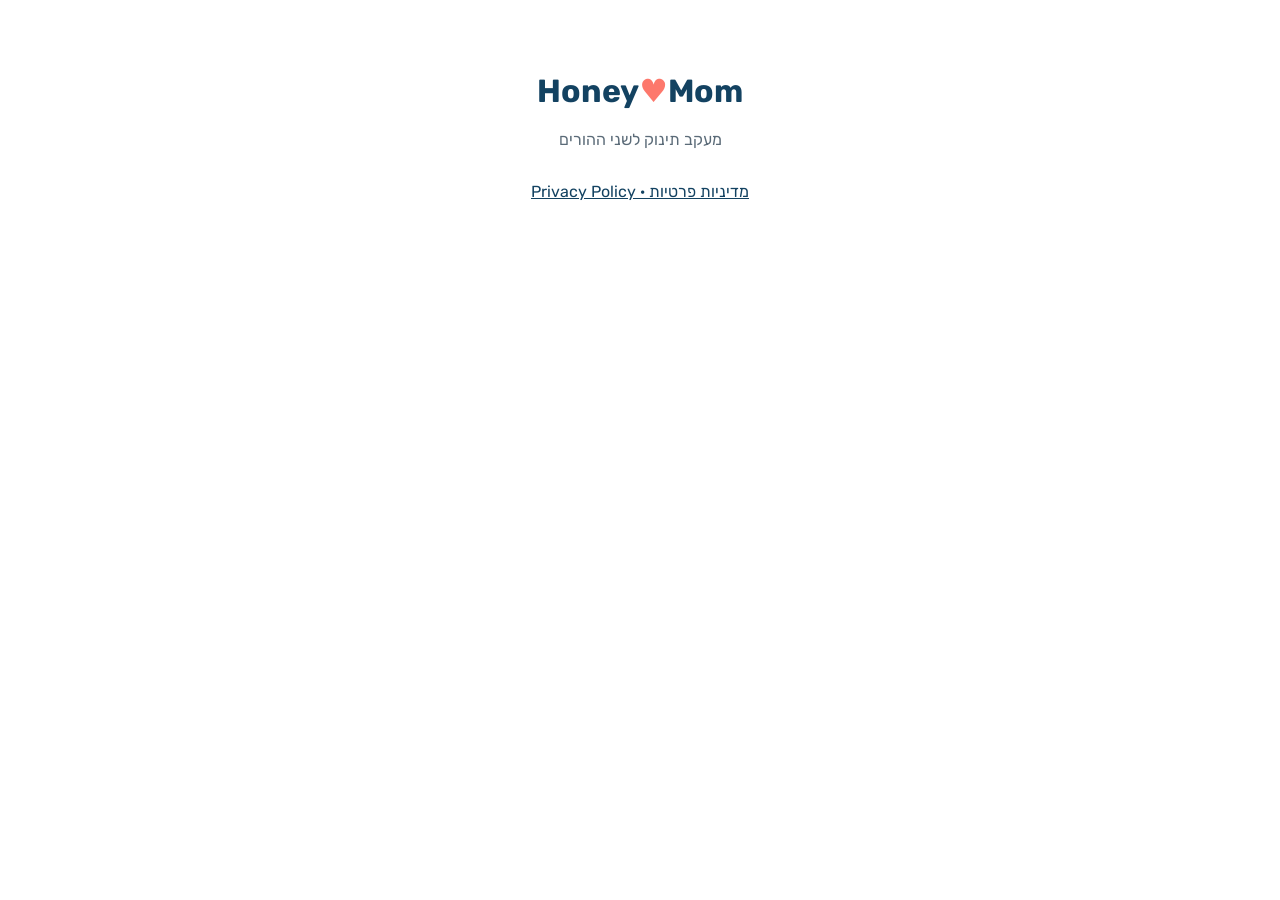
==== index.html @ 08172c92 "HoneyMom site: landing and privacy policy (he/en) Co-Authored-By: Claude Opus 5.5 <noreply@anthropic" ====
<!doctype html>
<html lang="he" dir="rtl">
<head>
<meta charset="utf-8">
<meta name="viewport" content="width=device-width, initial-scale=1">
<title>HoneyMom</title>
<link rel="stylesheet" href="https://fonts.googleapis.com/css2?family=Rubik:wght@400;600&display=swap">
<style>
  body { margin:0; background:#fff; color:#1f2a33; font:16px/1.7 "Rubik", "Arial Hebrew", system-ui, sans-serif; padding:64px 20px; text-align:center; }
  h1 { color:#134261; font-size:32px; margin:0 0 8px; }
  h1 span { color:#FD786C; }
  p { color:#5b6b78; margin:0 0 24px; }
  a { color:#134261; }
</style>
</head>
<body>
  <h1>Honey<span>♥</span>Mom</h1>
  <p>מעקב תינוק לשני ההורים</p>
  <p><a href="privacy/">מדיניות פרטיות · Privacy Policy</a></p>
</body>
</html>
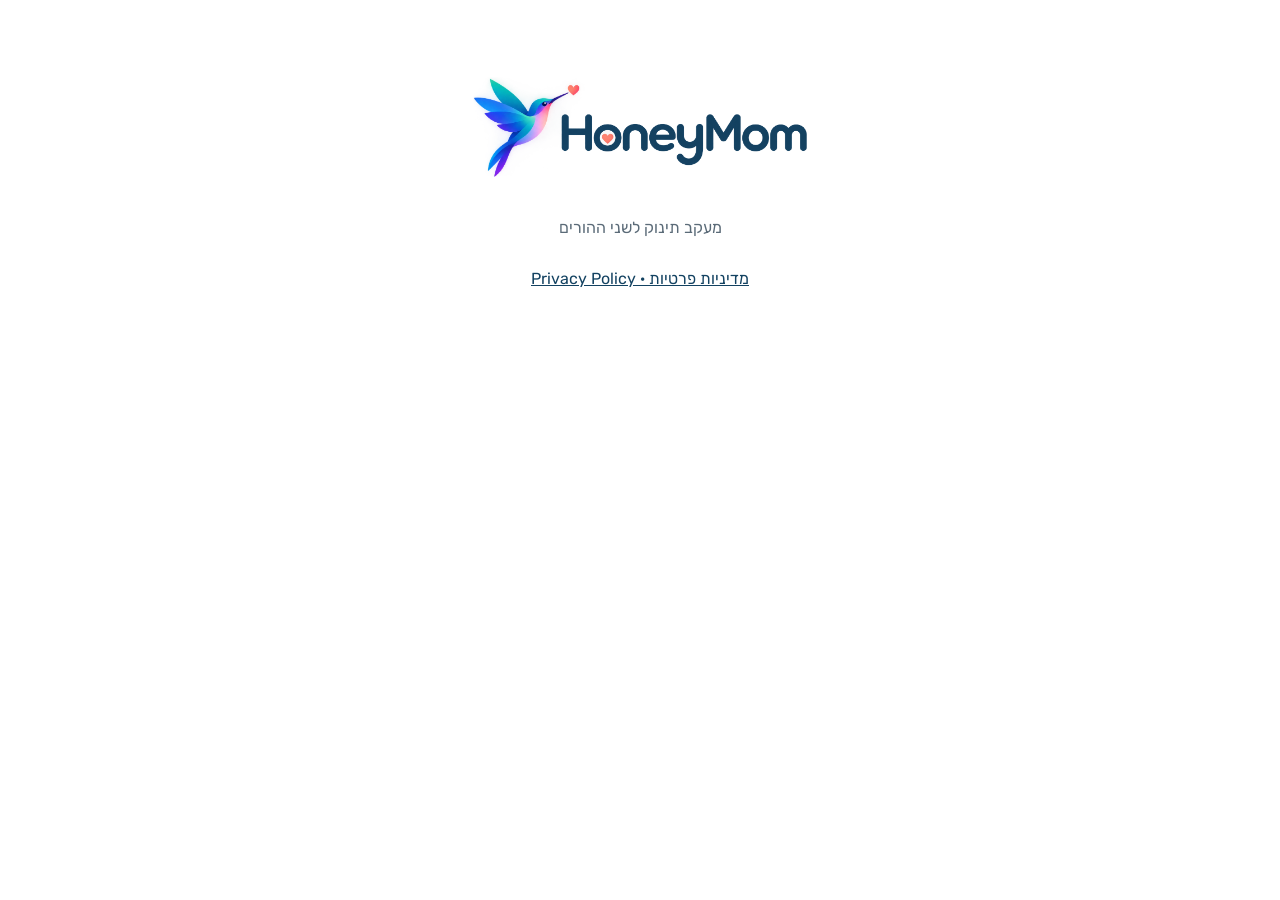
==== commit 384e7030: "Add brand logo and favicons" ====
--- a/index.html
+++ b/index.html
@@ -4,6 +4,9 @@
 <meta charset="utf-8">
 <meta name="viewport" content="width=device-width, initial-scale=1">
 <title>HoneyMom</title>
+<link rel="icon" type="image/png" sizes="32x32" href="favicon-32.png">
+<link rel="icon" type="image/png" sizes="192x192" href="favicon-192.png">
+<link rel="apple-touch-icon" href="apple-touch-icon.png">
 <link rel="stylesheet" href="https://fonts.googleapis.com/css2?family=Rubik:wght@400;600&display=swap">
 <style>
   body { margin:0; background:#fff; color:#1f2a33; font:16px/1.7 "Rubik", "Arial Hebrew", system-ui, sans-serif; padding:64px 20px; text-align:center; }
@@ -14,7 +17,7 @@
 </style>
 </head>
 <body>
-  <h1>Honey<span>♥</span>Mom</h1>
+  <h1><img src="logo.png" alt="HoneyMom" style="max-width:min(360px,90%);height:auto"></h1>
   <p>מעקב תינוק לשני ההורים</p>
   <p><a href="privacy/">מדיניות פרטיות · Privacy Policy</a></p>
 </body>
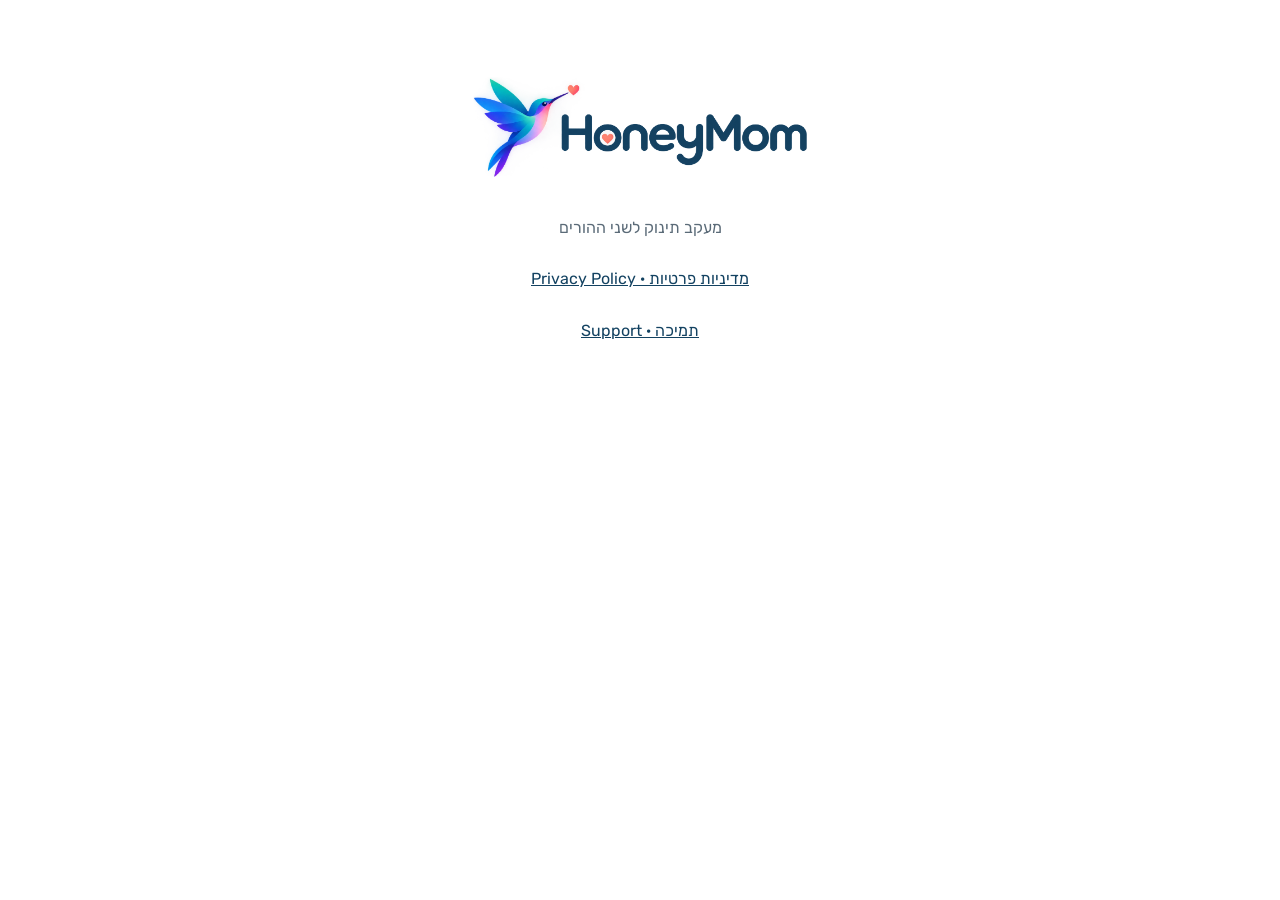
==== commit 4f879ea2: "Add support page (App Store support URL) Co-Authored-By: Claude Opus 5.5 <noreply@anthropic.com>" ====
--- a/index.html
+++ b/index.html
@@ -20,5 +20,6 @@
   <h1><img src="logo.png" alt="HoneyMom" style="max-width:min(360px,90%);height:auto"></h1>
   <p>מעקב תינוק לשני ההורים</p>
   <p><a href="privacy/">מדיניות פרטיות · Privacy Policy</a></p>
+  <p><a href="support/">תמיכה · Support</a></p>
 </body>
 </html>
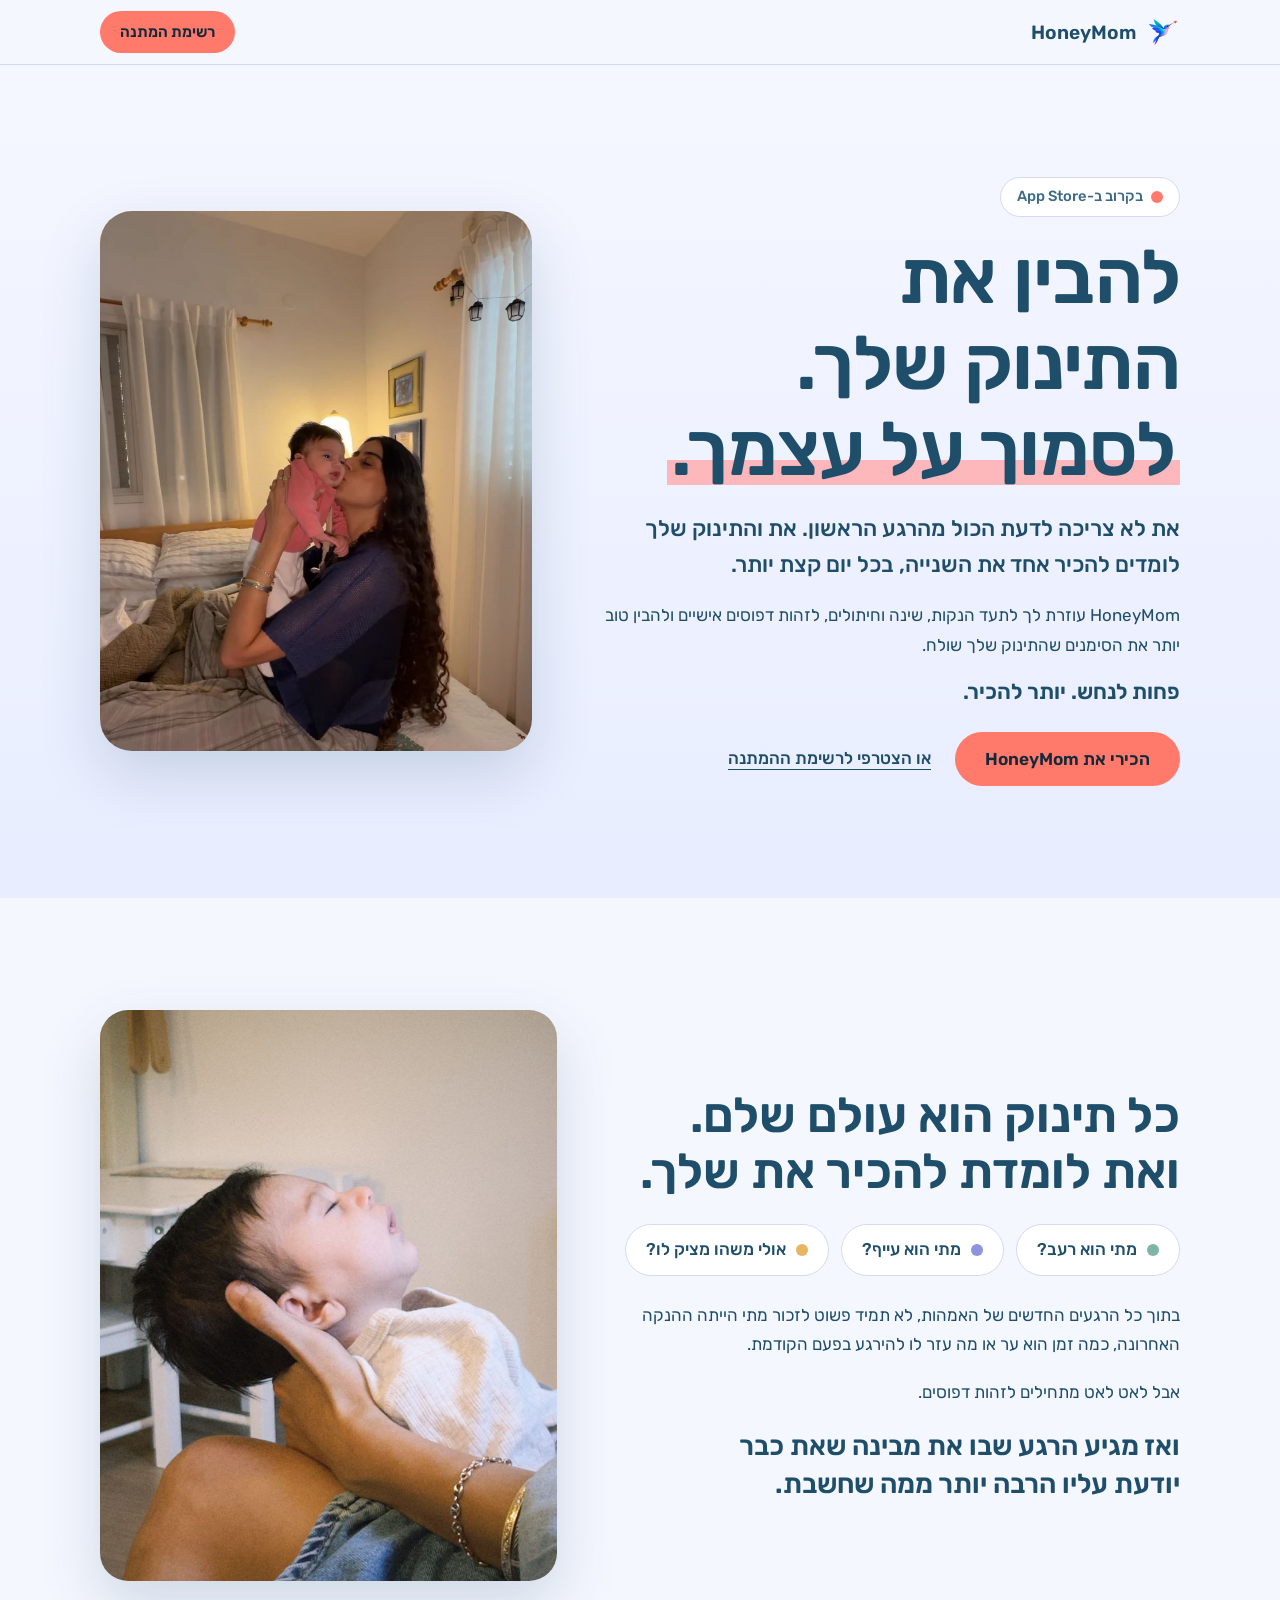
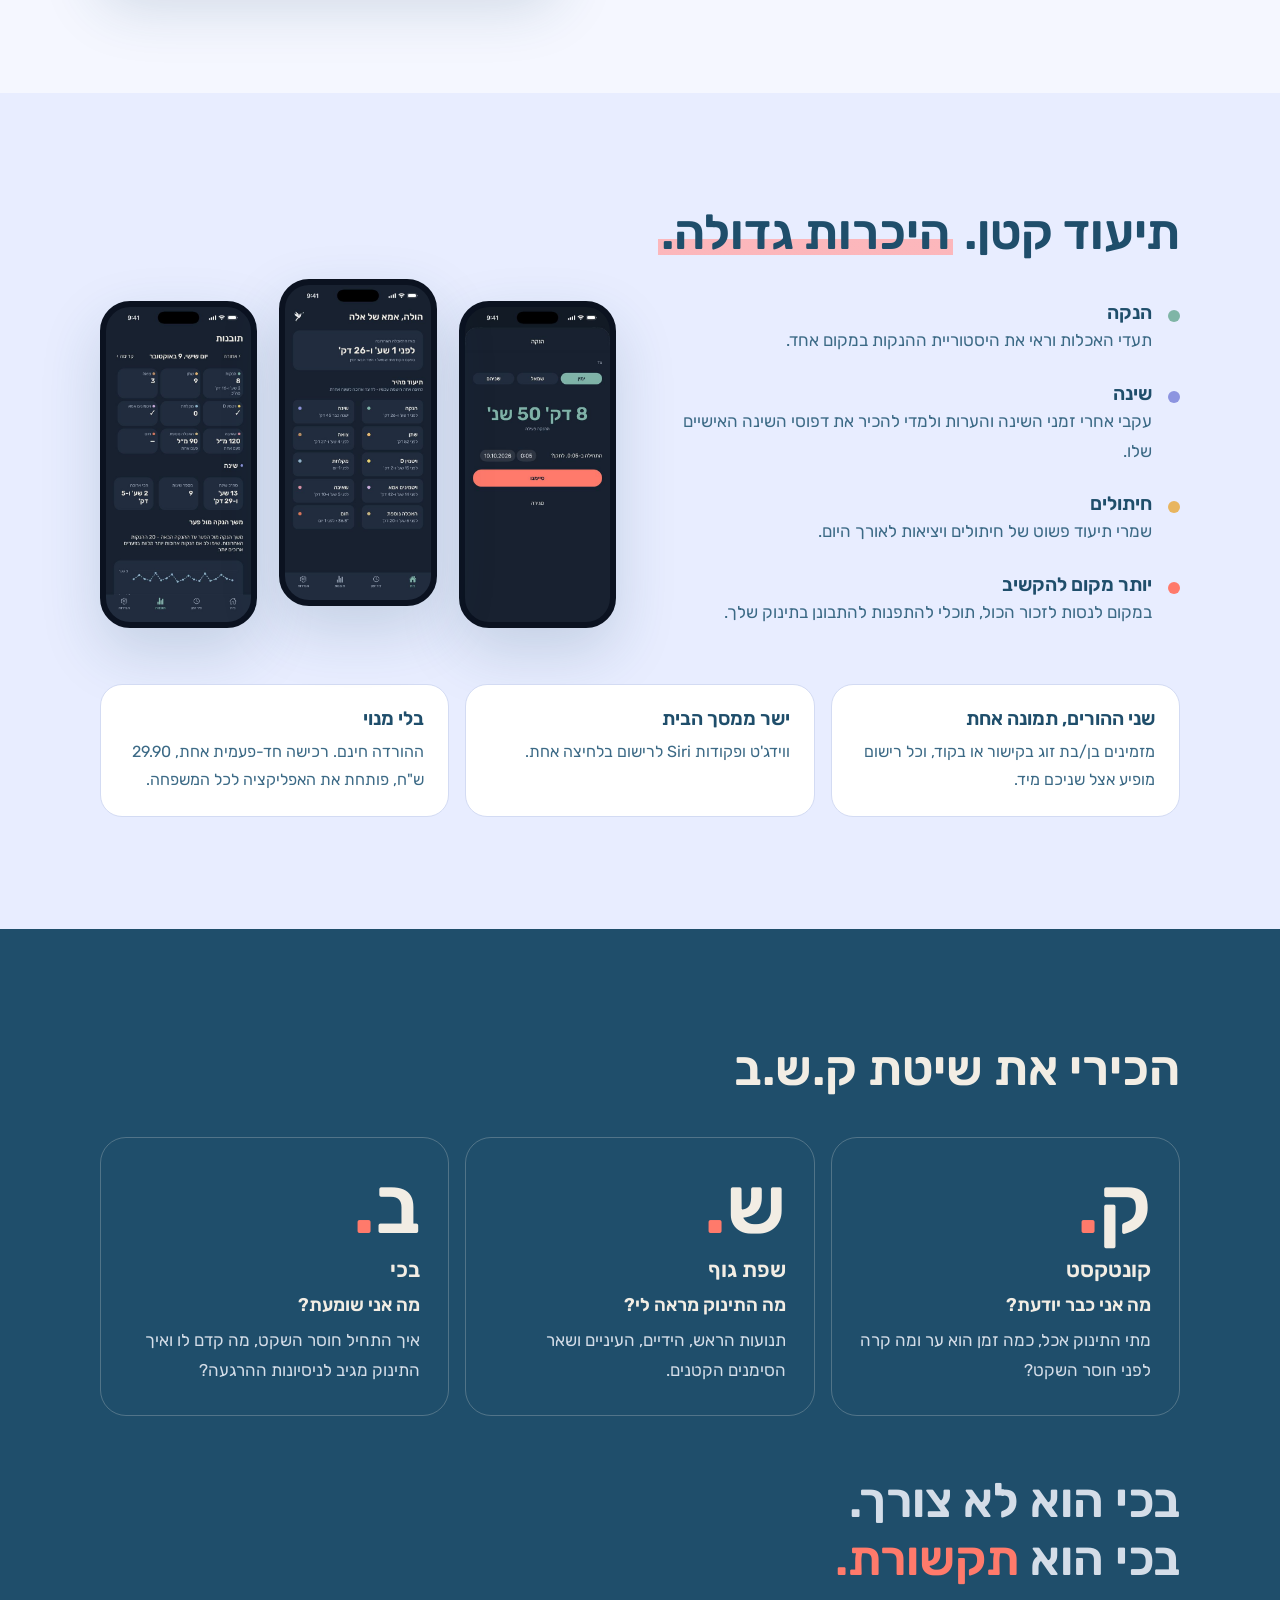
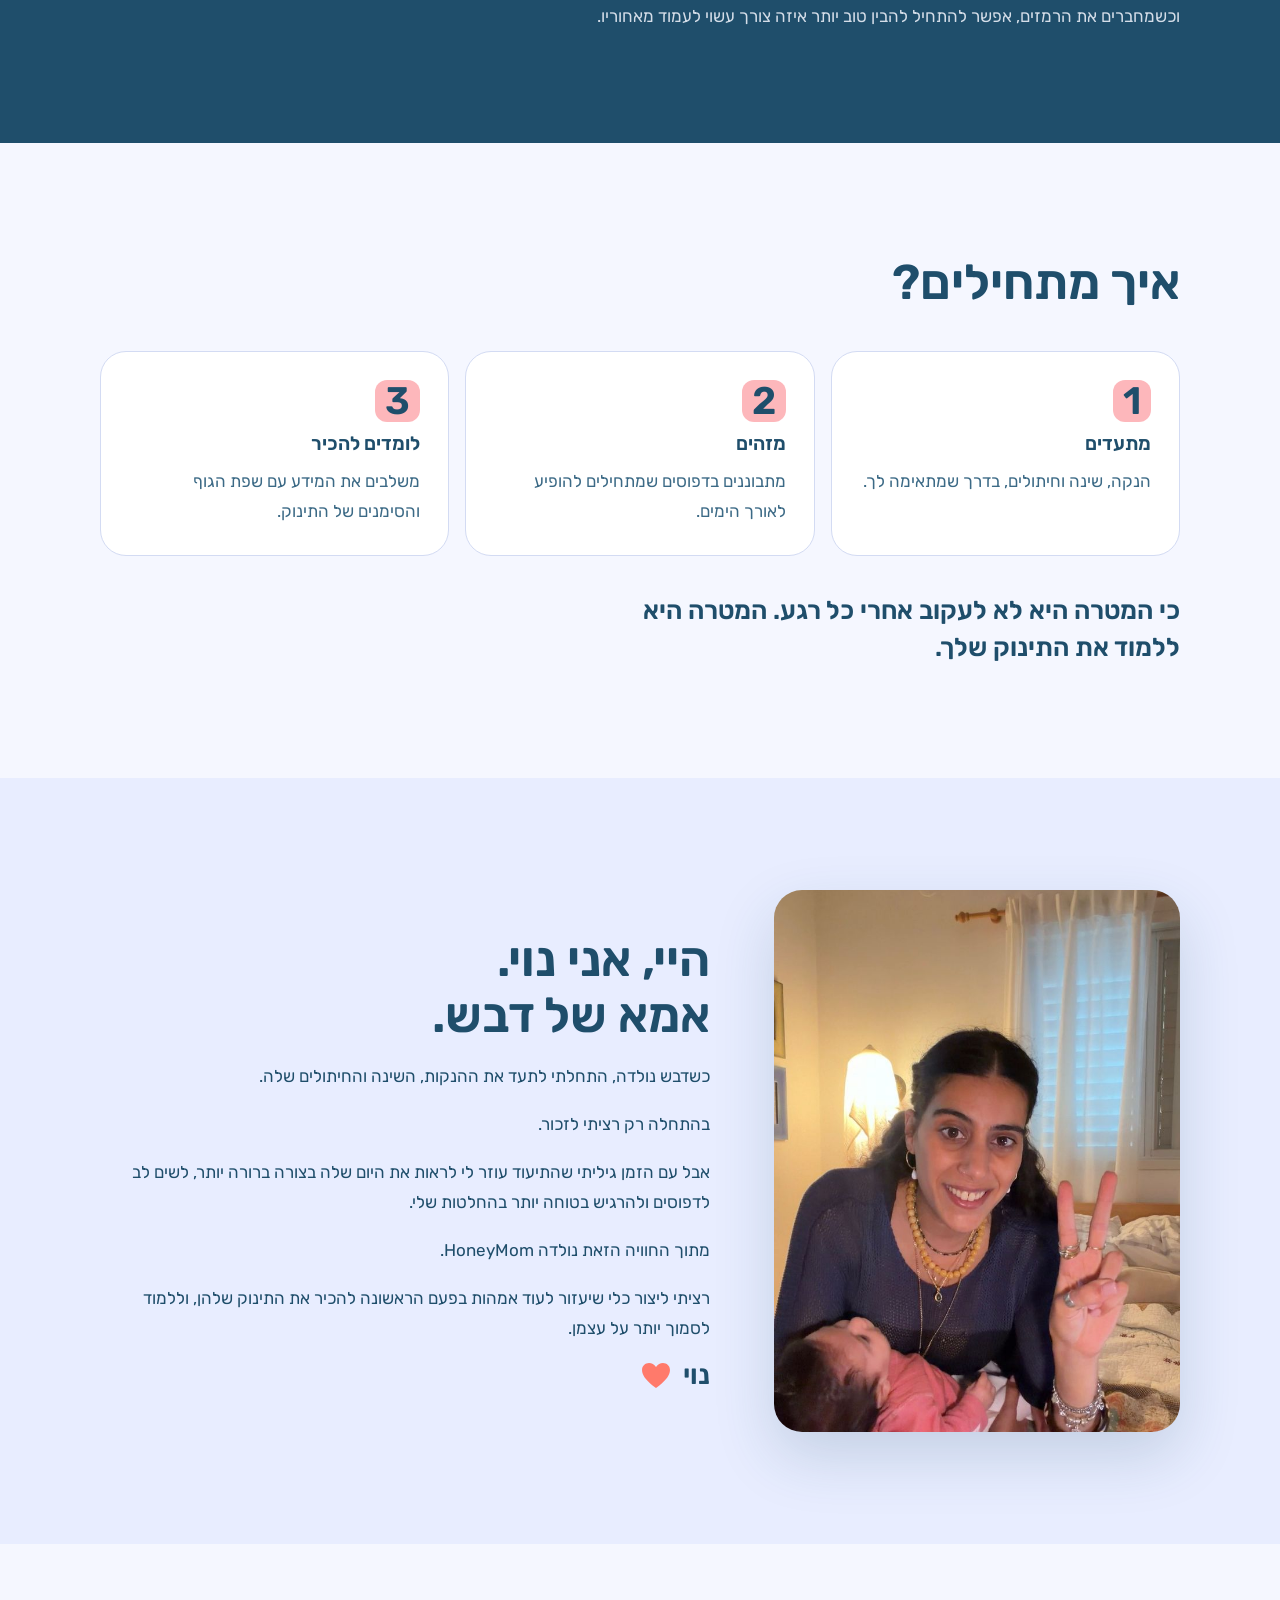
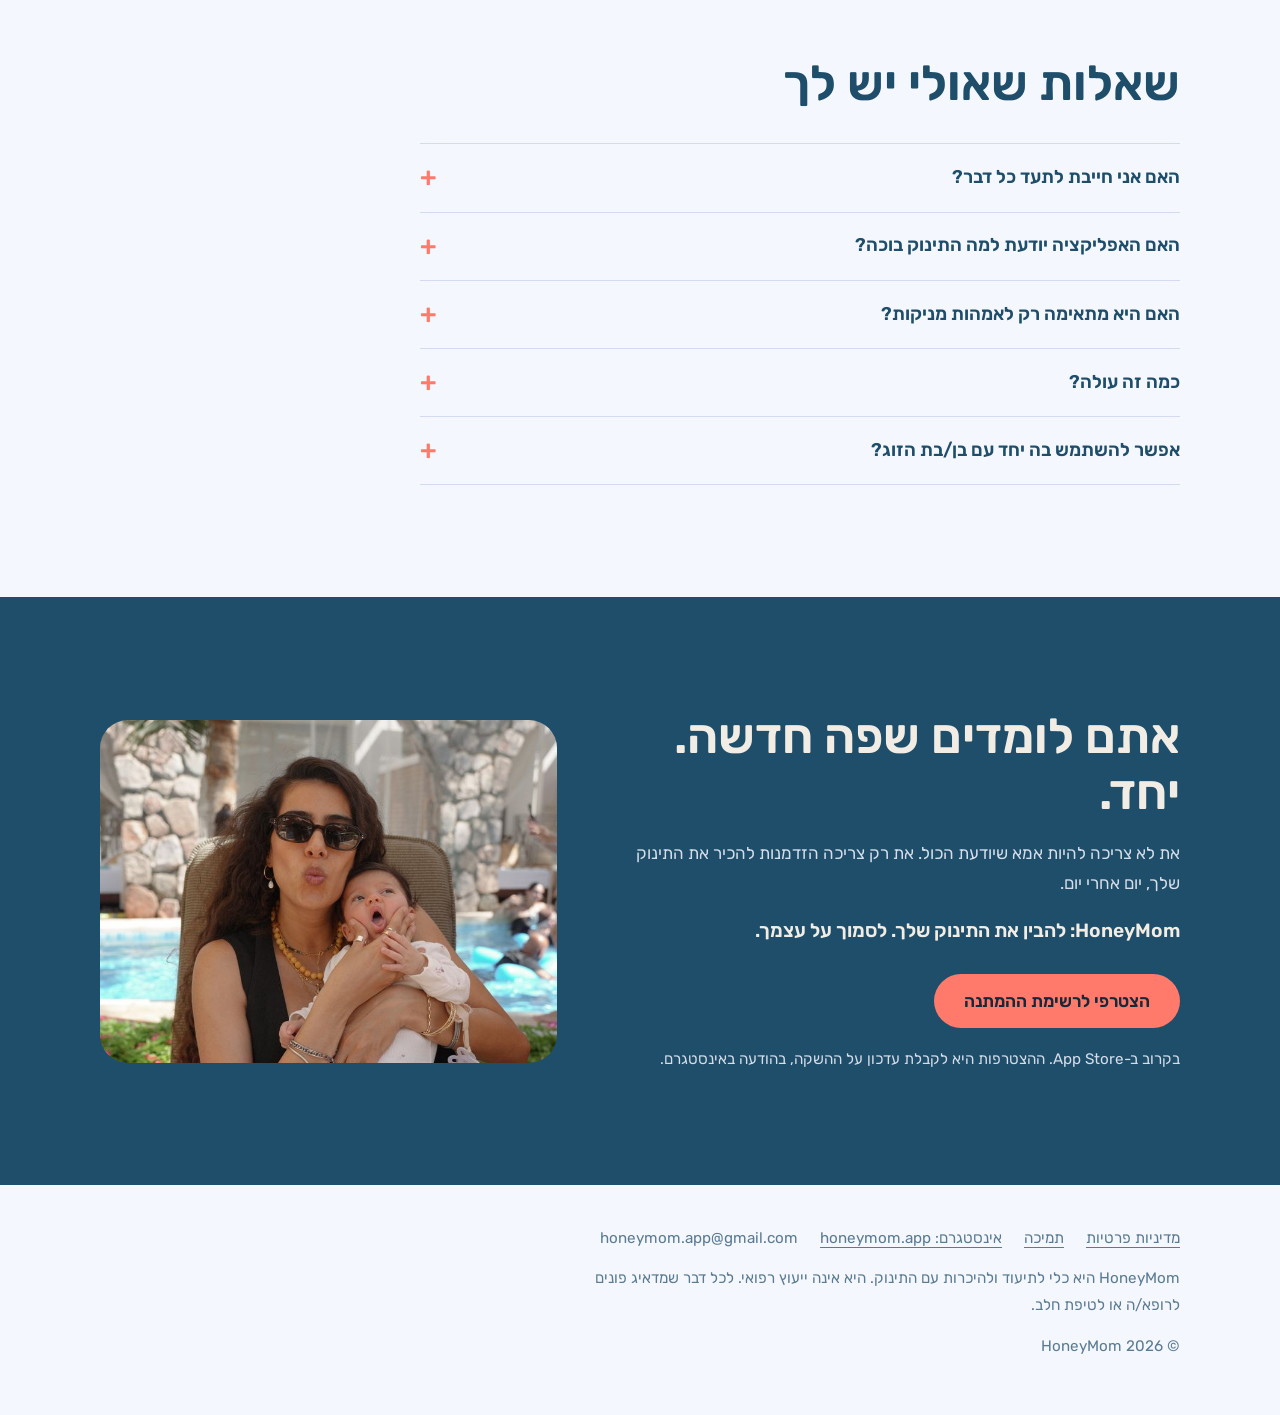
==== commit 6741b16e: "Landing page: understand your baby, trust yourself" ====
--- a/index.html
+++ b/index.html
@@ -2,24 +2,384 @@
 <html lang="he" dir="rtl">
 <head>
 <meta charset="utf-8">
-<meta name="viewport" content="width=device-width, initial-scale=1">
-<title>HoneyMom</title>
+<meta name="viewport" content="width=device-width, initial-scale=1, viewport-fit=cover">
 <link rel="icon" type="image/png" sizes="32x32" href="favicon-32.png">
 <link rel="icon" type="image/png" sizes="192x192" href="favicon-192.png">
 <link rel="apple-touch-icon" href="apple-touch-icon.png">
-<link rel="stylesheet" href="https://fonts.googleapis.com/css2?family=Rubik:wght@400;600&display=swap">
+<meta property="og:title" content="HoneyMom">
+<meta property="og:description" content="להבין את התינוק שלך. לסמוך על עצמך.">
+<meta property="og:type" content="website">
+<title>HoneyMom</title>
+<meta name="description" content="HoneyMom: להבין את התינוק שלך. לסמוך על עצמך. תיעוד פשוט של הנקות, שינה וחיתולים, ושיטת ק.ש.ב שעוזרת לזהות דפוסים ולהכיר את התינוק.">
+<link rel="preconnect" href="https://fonts.googleapis.com">
+<link rel="preconnect" href="https://fonts.gstatic.com" crossorigin>
+<link rel="stylesheet" href="https://fonts.googleapis.com/css2?family=Rubik:wght@400;500;600&display=swap">
 <style>
-  body { margin:0; background:#fff; color:#1f2a33; font:16px/1.7 "Rubik", "Arial Hebrew", system-ui, sans-serif; padding:64px 20px; text-align:center; }
-  h1 { color:#134261; font-size:32px; margin:0 0 8px; }
-  h1 span { color:#FD786C; }
-  p { color:#5b6b78; margin:0 0 24px; }
-  a { color:#134261; }
+/* Concept: a long story-feed. Every section is one "frame" like the Instagram stories: one big sentence, one picture, plenty of air.
+   Day is the Instagram card palette (pale blue wash, navy ink, peach marker). Night is the app's own night screen. */
+:root{
+  --bg:#F5F7FF; --bg-alt:#E8EDFF; --card:#FFFFFF;
+  --ink:#1F4E6B; --ink-soft:#3C6A86; --muted:#5A7B92; --line:#D3DBF3;
+  --coral:#FF7A6B; --on-coral:#14293A; --mark:rgba(253,180,184,.95);
+  --navy:#1F4E6B; --on-navy:#F2EDE4; --navy-soft:#D4DDE8; --navy-line:rgba(242,237,228,.24);
+  --dot-feed:#7FB5A6; --dot-sleep:#8C94E0; --dot-diaper:#E8B55F; --dot-care:#FF7A6B;
+  --shadow:0 24px 60px rgba(31,78,107,.18);
+  --font-display:"Rubik","Heebo","Arial Hebrew",system-ui,sans-serif;
+  --font-body:"Rubik","Heebo","Arial Hebrew",system-ui,sans-serif;
+  color-scheme:light;
+}
+@media (prefers-color-scheme:dark){
+  :root:not([data-theme="light"]){
+    --bg:#131B28; --bg-alt:#18222F; --card:#1E2A3B;
+    --ink:#F2EDE4; --ink-soft:#C9D3E0; --muted:#95A6BA; --line:#2C3B50;
+    --mark:rgba(253,180,184,.32);
+    --navy:#223249; --on-navy:#F2EDE4; --navy-soft:#C9D3E0; --navy-line:rgba(242,237,228,.2);
+    --shadow:0 24px 60px rgba(0,0,0,.5);
+    color-scheme:dark;
+  }
+}
+:root[data-theme="dark"]{
+  --bg:#131B28; --bg-alt:#18222F; --card:#1E2A3B;
+  --ink:#F2EDE4; --ink-soft:#C9D3E0; --muted:#95A6BA; --line:#2C3B50;
+  --mark:rgba(253,180,184,.32);
+  --navy:#223249; --on-navy:#F2EDE4; --navy-soft:#C9D3E0; --navy-line:rgba(242,237,228,.2);
+  --shadow:0 24px 60px rgba(0,0,0,.5);
+  color-scheme:dark;
+}
+
+*{box-sizing:border-box}
+html{scroll-behavior:smooth;scroll-padding-top:84px}
+body{margin:0;background:var(--bg);color:var(--ink);font-family:var(--font-body);font-size:1.0625rem;line-height:1.75;-webkit-font-smoothing:antialiased}
+.page{overflow-x:clip}
+.wrap{width:100%;max-width:1120px;margin-inline:auto;padding-inline:20px}
+h1,h2,h3{font-family:var(--font-display);font-weight:600;line-height:1.14;margin:0;text-wrap:balance}
+h1{font-size:clamp(2.45rem,8.4vw,4.7rem);letter-spacing:-.01em}
+h2{font-size:clamp(1.85rem,5vw,3.05rem)}
+h3{font-size:1.2rem;line-height:1.3}
+p{margin:0;max-width:62ch}
+img{display:block;max-width:100%;height:auto}
+a{color:inherit}
+:focus-visible{outline:3px solid var(--coral);outline-offset:3px;border-radius:6px}
+.mark{background:linear-gradient(transparent 62%,var(--mark) 62%,var(--mark) 90%,transparent 90%);padding-inline:.06em}
+.sec{padding-block:clamp(56px,9vw,112px)}
+.stack{display:flex;flex-direction:column;gap:1.15rem}
+.soft{color:var(--ink-soft)}
+
+/* controls */
+.btn{display:inline-flex;align-items:center;justify-content:center;min-height:54px;padding:0 30px;border-radius:999px;background:var(--coral);color:var(--on-coral);font:600 1.08rem var(--font-display);text-decoration:none;transition:transform .15s ease}
+.btn:hover{transform:translateY(-2px)}
+.btn-sm{min-height:42px;padding:0 20px;font-size:.95rem}
+.textlink{font-weight:500;text-underline-offset:5px}
+.chip{align-self:flex-start;display:inline-flex;align-items:center;gap:8px;padding:6px 16px;border:1.5px solid var(--line);border-radius:999px;background:var(--card);font-size:.92rem;font-weight:500;color:var(--ink-soft)}
+.dot{display:inline-block;width:12px;height:12px;border-radius:50%;flex:0 0 auto}
+.dot-feed{background:var(--dot-feed)} .dot-sleep{background:var(--dot-sleep)} .dot-diaper{background:var(--dot-diaper)} .dot-care{background:var(--dot-care)}
+
+/* top bar */
+.bar{position:sticky;top:env(safe-area-inset-top,0px);z-index:10;background:var(--bg);border-bottom:1.5px solid var(--line)}
+.bar-in{display:flex;align-items:center;justify-content:space-between;gap:12px;min-height:64px}
+.brand{display:flex;align-items:center;gap:10px;text-decoration:none;font:600 1.2rem var(--font-display)}
+.brand img{width:34px;height:34px}
+
+/* hero */
+.hero{background:linear-gradient(180deg,var(--bg) 0%,var(--bg-alt) 100%)}
+.hero-grid{display:grid;grid-template-columns:1fr;gap:40px;align-items:center}
+.hero-text .lead{font-size:clamp(1.15rem,2.6vw,1.4rem);line-height:1.6;font-weight:500}
+.hero-kicker{font:600 1.35rem var(--font-display)}
+.hero-actions{display:flex;flex-wrap:wrap;align-items:center;gap:16px 24px;margin-top:.6rem}
+.hero-photo{margin:0}
+.hero-photo img{width:100%;aspect-ratio:4/5;object-fit:cover;object-position:50% 40%;border-radius:32px;box-shadow:var(--shadow)}
+
+/* recognition */
+.belong{background:var(--bg)}
+.belong-grid{display:grid;grid-template-columns:1fr;gap:40px;align-items:center}
+.qlist{display:flex;flex-wrap:wrap;gap:12px;list-style:none;padding:0;margin:.4rem 0}
+.qlist li{display:flex;align-items:center;gap:10px;background:var(--card);border:1.5px solid var(--line);border-radius:999px;padding:10px 20px;font-weight:500}
+.pull{font:600 clamp(1.3rem,3vw,1.7rem)/1.4 var(--font-display);max-width:28ch}
+.photo-soft{margin:0}
+.photo-soft img{width:100%;aspect-ratio:4/5;object-fit:cover;border-radius:28px;box-shadow:var(--shadow)}
+
+/* solution */
+.solution{background:var(--bg-alt)}
+.solution-head{display:flex;flex-direction:column;gap:12px;margin-bottom:40px}
+.solution-grid{display:grid;grid-template-columns:1fr;gap:48px;align-items:center}
+.feats{display:grid;grid-template-columns:1fr;gap:26px;list-style:none;padding:0;margin:0}
+.feat{display:flex;gap:16px;align-items:flex-start}
+.feat .dot{margin-top:.55rem}
+.feat p{color:var(--ink-soft)}
+.phones{display:flex;justify-content:center;align-items:flex-end;gap:clamp(10px,2.4vw,22px)}
+.phone{flex:0 1 31%;max-width:200px;margin:0;border:6px solid #0B1220;border-radius:30px;overflow:hidden;background:#0B1220;box-shadow:var(--shadow)}
+.phone--raised{transform:translateY(-22px)}
+.extras{display:grid;grid-template-columns:1fr;gap:16px;margin-top:56px}
+.extra{background:var(--card);border:1.5px solid var(--line);border-radius:22px;padding:22px 24px;display:flex;flex-direction:column;gap:6px}
+.extra p{color:var(--ink-soft);font-size:1rem}
+
+/* method */
+.ksb{background:var(--navy);color:var(--on-navy)}
+.ksb h2{max-width:20ch}
+.ksb-cards{display:grid;grid-template-columns:1fr;gap:16px;margin-top:40px}
+.ksb-card{border:1.5px solid var(--navy-line);border-radius:26px;padding:28px 28px 30px;display:flex;flex-direction:column;gap:10px}
+.glyph{font:600 5rem/1 var(--font-display)}
+.glyph i{font-style:normal;color:var(--coral)}
+.ksb-card h3{font-size:1.35rem}
+.ksb-card p{color:var(--navy-soft)}
+.ksb-card .ask{font:600 1.15rem var(--font-display);color:var(--on-navy)}
+.ksb-quote{margin-top:56px;display:flex;flex-direction:column;gap:14px}
+.ksb-quote .big{font:600 clamp(1.8rem,5vw,3rem)/1.2 var(--font-display)}
+.ksb-quote .big b{color:var(--coral);font-weight:600}
+.ksb-quote p{color:var(--navy-soft)}
+
+/* steps */
+.how{background:var(--bg)}
+.steps{display:grid;grid-template-columns:1fr;gap:16px;list-style:none;padding:0;margin:40px 0 0}
+.step{background:var(--card);border:1.5px solid var(--line);border-radius:26px;padding:28px;display:flex;flex-direction:column;gap:10px}
+.step-n{align-self:flex-start;font:600 2.4rem/1 var(--font-display);padding:2px 10px;border-radius:12px;background:var(--mark)}
+.step p{color:var(--ink-soft)}
+.how-close{margin-top:36px;font:600 clamp(1.2rem,3vw,1.6rem)/1.45 var(--font-display);max-width:34ch}
+
+/* story */
+.story{background:var(--bg-alt)}
+.story-grid{display:grid;grid-template-columns:1fr;gap:40px;align-items:center}
+.story-photo{margin:0}
+.story-photo img{width:100%;max-width:420px;aspect-ratio:3/4;object-fit:cover;object-position:50% 25%;border-radius:28px;box-shadow:var(--shadow)}
+.sign{display:flex;align-items:center;gap:12px;font:600 1.7rem/1 var(--font-display);color:var(--ink)}
+.sign svg{width:30px;height:27px;flex:0 0 auto}
+
+/* questions */
+.faq{background:var(--bg)}
+.faq-list{margin-top:32px;border-top:1.5px solid var(--line);max-width:760px}
+.faq details{border-bottom:1.5px solid var(--line)}
+.faq summary{cursor:pointer;list-style:none;display:flex;align-items:center;justify-content:space-between;gap:16px;padding:20px 0;font:600 1.15rem/1.4 var(--font-display)}
+.faq summary::-webkit-details-marker{display:none}
+.faq summary::after{content:"+";font-size:1.7rem;line-height:1;color:var(--coral);flex:0 0 auto}
+.faq details[open] summary::after{content:"\2212"}
+.faq details p{padding-bottom:22px;color:var(--ink-soft)}
+
+/* join */
+.join{background:var(--navy);color:var(--on-navy)}
+.join-grid{display:grid;grid-template-columns:1fr;gap:40px;align-items:center}
+.join p{color:var(--navy-soft)}
+.join .slogan{font:600 1.2rem/1.5 var(--font-display);color:var(--on-navy)}
+.join-photo{margin:0}
+.join-photo img{width:100%;aspect-ratio:4/3;object-fit:cover;object-position:50% 30%;border-radius:28px}
+.fine{font-size:.95rem}
+
+/* footer */
+.foot{background:var(--bg);padding-block:40px 56px;color:var(--muted);font-size:.95rem}
+.foot-in{display:flex;flex-direction:column;gap:14px}
+.foot-links{display:flex;flex-wrap:wrap;gap:8px 22px}
+.foot a{text-underline-offset:4px}
+
+@media (min-width:760px){
+  .hero-grid{grid-template-columns:1.15fr .85fr;gap:64px}
+  .belong-grid{grid-template-columns:1.1fr .9fr;gap:64px}
+  .solution-grid{grid-template-columns:1fr 1fr}
+  .extras{grid-template-columns:repeat(3,1fr)}
+  .ksb-cards{grid-template-columns:repeat(3,1fr)}
+  .steps{grid-template-columns:repeat(3,1fr)}
+  .story-grid{grid-template-columns:.8fr 1.2fr;gap:64px}
+  .join-grid{grid-template-columns:1.1fr .9fr;gap:64px}
+}
+@media (prefers-reduced-motion:reduce){ html{scroll-behavior:auto} .btn{transition:none} .btn:hover{transform:none} }
 </style>
 </head>
 <body>
-  <h1><img src="logo.png" alt="HoneyMom" style="max-width:min(360px,90%);height:auto"></h1>
-  <p>מעקב תינוק לשני ההורים</p>
-  <p><a href="privacy/">מדיניות פרטיות · Privacy Policy</a></p>
-  <p><a href="support/">תמיכה · Support</a></p>
+
+
+<div class="page" dir="rtl" lang="he">
+
+<header class="bar">
+  <div class="wrap bar-in">
+    <a class="brand" href="#top"><img src="[data-uri]" alt="" width="34" height="34"><span>HoneyMom</span></a>
+    <a class="btn btn-sm" href="https://ig.me/m/honeymom.app?ref=booklet" target="_blank" rel="noopener">רשימת המתנה</a>
+  </div>
+</header>
+
+<main id="top">
+
+<section class="hero sec">
+  <div class="wrap hero-grid">
+    <div class="hero-text stack">
+      <span class="chip"><span class="dot dot-care"></span>בקרוב ב-App Store</span>
+      <h1>להבין את התינוק שלך.<br><span class="mark">לסמוך על עצמך.</span></h1>
+      <p class="lead">את לא צריכה לדעת הכול מהרגע הראשון. את והתינוק שלך לומדים להכיר אחד את השנייה, בכל יום קצת יותר.</p>
+      <p>HoneyMom עוזרת לך לתעד הנקות, שינה וחיתולים, לזהות דפוסים אישיים ולהבין טוב יותר את הסימנים שהתינוק שלך שולח.</p>
+      <p class="hero-kicker">פחות לנחש. יותר להכיר.</p>
+      <div class="hero-actions">
+        <a class="btn" href="#solution">הכירי את HoneyMom</a>
+        <a class="textlink" href="https://ig.me/m/honeymom.app?ref=booklet" target="_blank" rel="noopener">או הצטרפי לרשימת ההמתנה</a>
+      </div>
+    </div>
+    <figure class="hero-photo">
+      <img src="[data-uri]" alt="נוי מנשקת את דבש על הלחי, בחדר באור חם של ערב" width="760" height="1350">
+    </figure>
+  </div>
+</section>
+
+<section class="belong sec">
+  <div class="wrap belong-grid">
+    <div class="stack">
+      <h2>כל תינוק הוא עולם שלם.<br>ואת לומדת להכיר את שלך.</h2>
+      <ul class="qlist">
+        <li><span class="dot dot-feed"></span>מתי הוא רעב?</li>
+        <li><span class="dot dot-sleep"></span>מתי הוא עייף?</li>
+        <li><span class="dot dot-diaper"></span>אולי משהו מציק לו?</li>
+      </ul>
+      <p>בתוך כל הרגעים החדשים של האמהות, לא תמיד פשוט לזכור מתי הייתה ההנקה האחרונה, כמה זמן הוא ער או מה עזר לו להירגע בפעם הקודמת.</p>
+      <p>אבל לאט לאט מתחילים לזהות דפוסים.</p>
+      <p class="pull">ואז מגיע הרגע שבו את מבינה שאת כבר יודעת עליו הרבה יותר ממה שחשבת.</p>
+    </div>
+    <figure class="photo-soft">
+      <img src="[data-uri]" alt="תינוק ישן, הראש מוטה לאחור, ויד של אמא תומכת בעורפו" width="760" height="1013" loading="lazy">
+    </figure>
+  </div>
+</section>
+
+<section class="solution sec" id="solution">
+  <div class="wrap">
+    <div class="solution-head">
+      <h2>תיעוד קטן. <span class="mark">היכרות גדולה.</span></h2>
+    </div>
+    <div class="solution-grid">
+      <ul class="feats">
+        <li class="feat"><span class="dot dot-feed"></span><div><h3>הנקה</h3><p>תעדי האכלות וראי את היסטוריית ההנקות במקום אחד.</p></div></li>
+        <li class="feat"><span class="dot dot-sleep"></span><div><h3>שינה</h3><p>עקבי אחרי זמני השינה והערות ולמדי להכיר את דפוסי השינה האישיים שלו.</p></div></li>
+        <li class="feat"><span class="dot dot-diaper"></span><div><h3>חיתולים</h3><p>שמרי תיעוד פשוט של חיתולים ויציאות לאורך היום.</p></div></li>
+        <li class="feat"><span class="dot dot-care"></span><div><h3>יותר מקום להקשיב</h3><p>במקום לנסות לזכור הכול, תוכלי להתפנות להתבונן בתינוק שלך.</p></div></li>
+      </ul>
+      <div class="phones" aria-label="מסכים מהאפליקציה">
+        <figure class="phone"><img src="[data-uri]" alt="מסך הנקה עם טיימר: ימין, שמאל או שניהם" width="480" height="1042" loading="lazy"></figure>
+        <figure class="phone phone--raised"><img src="[data-uri]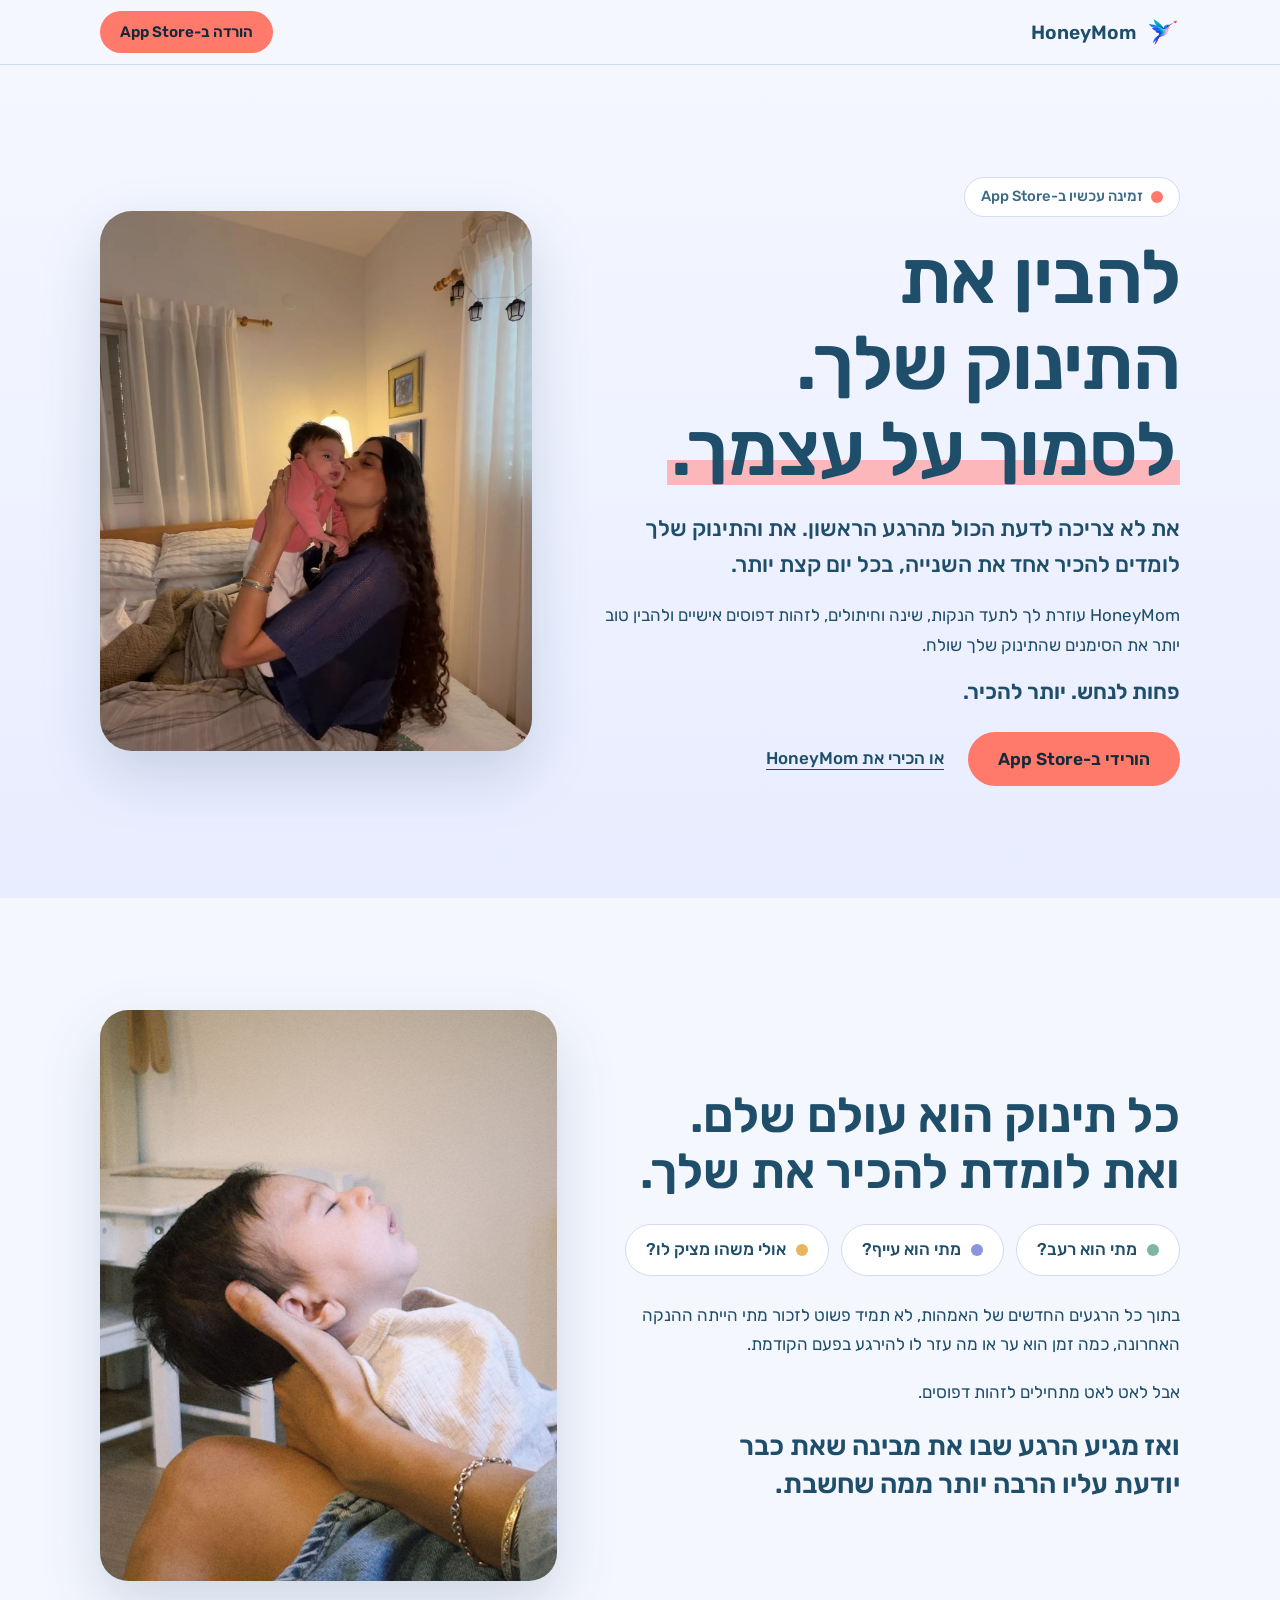
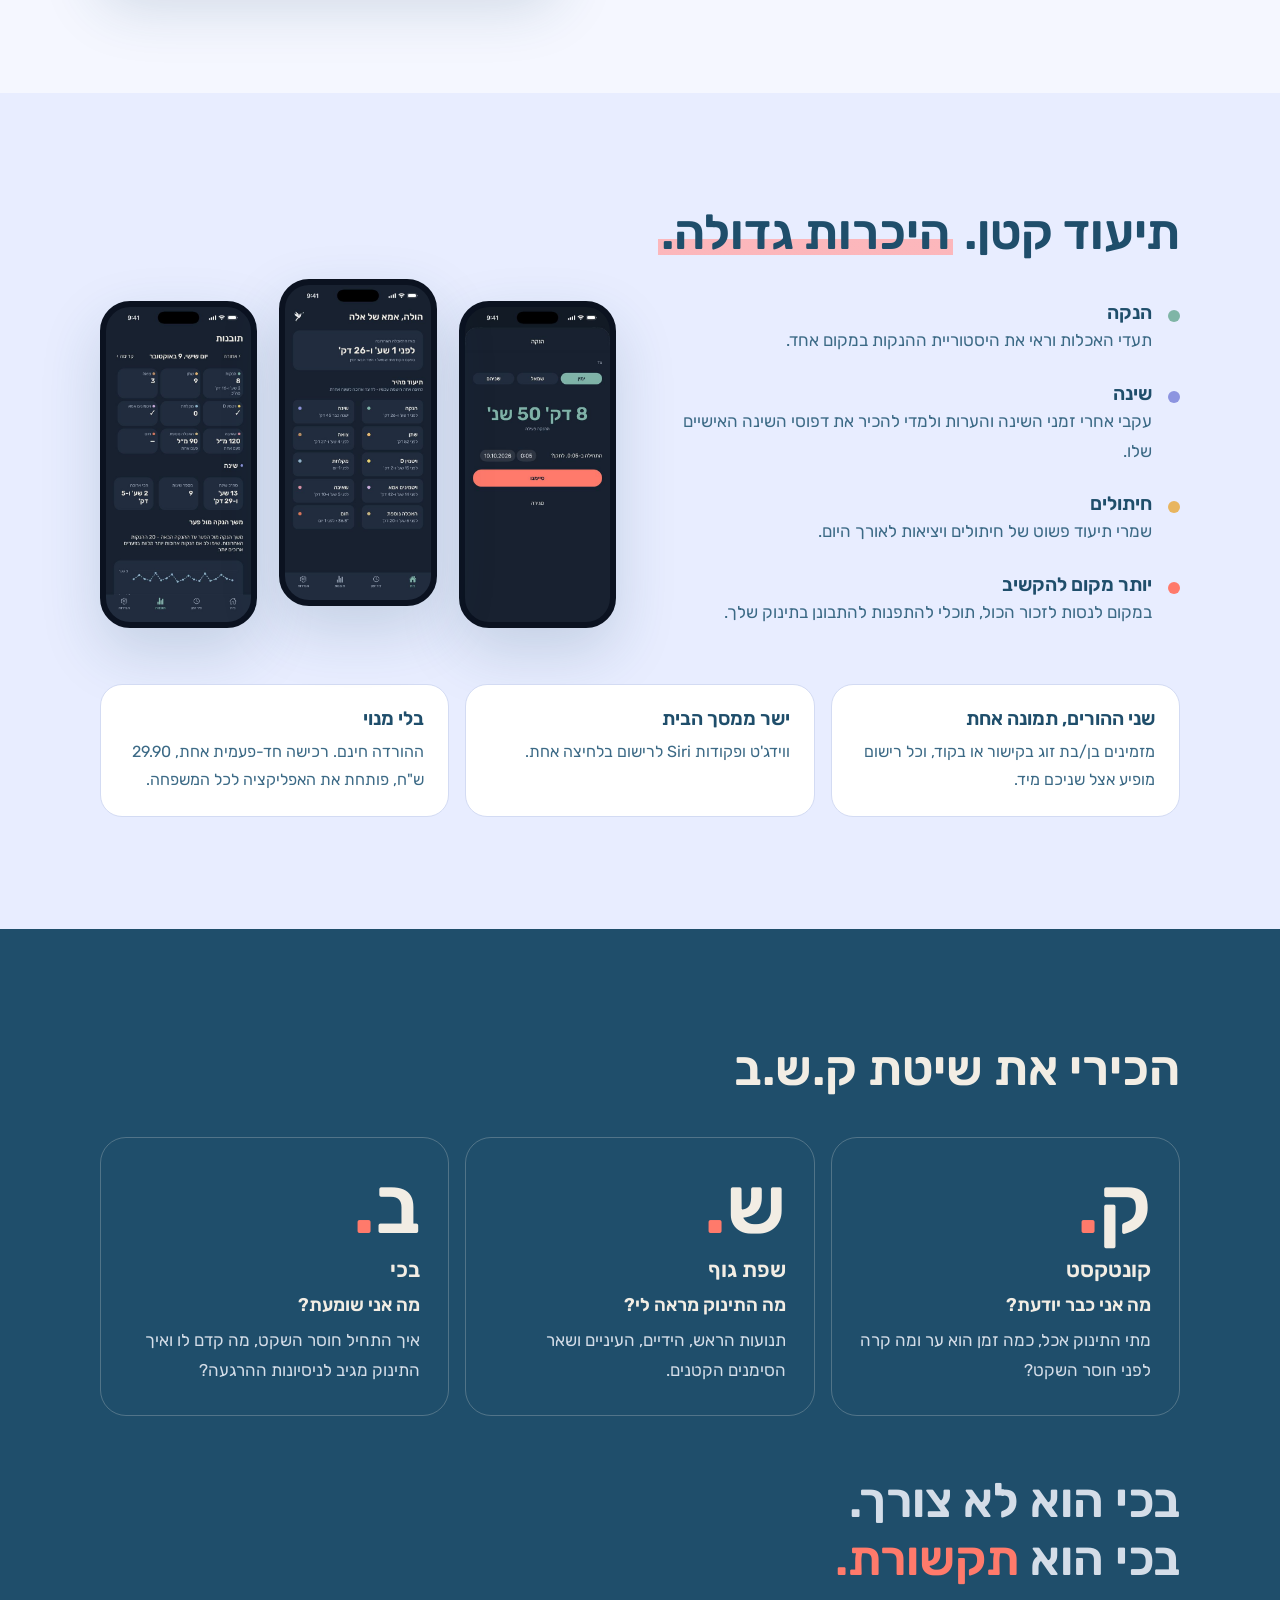
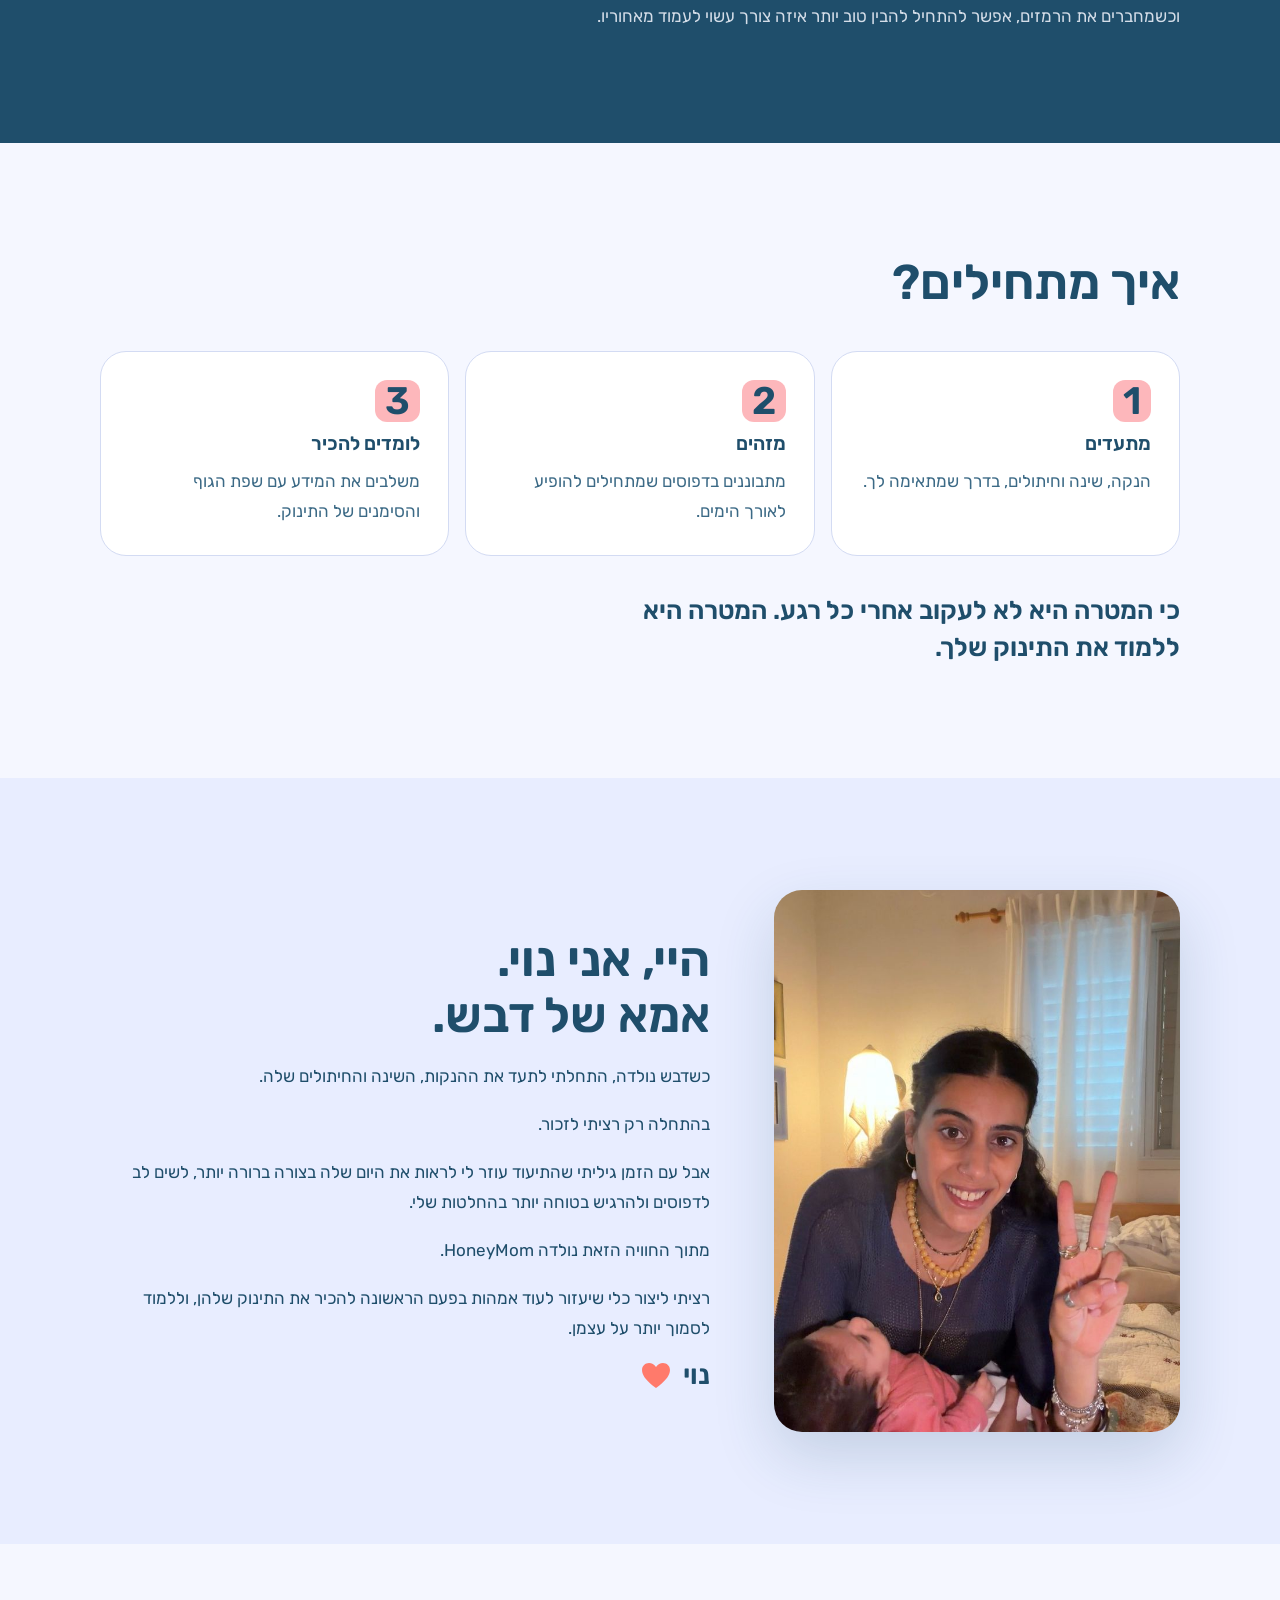
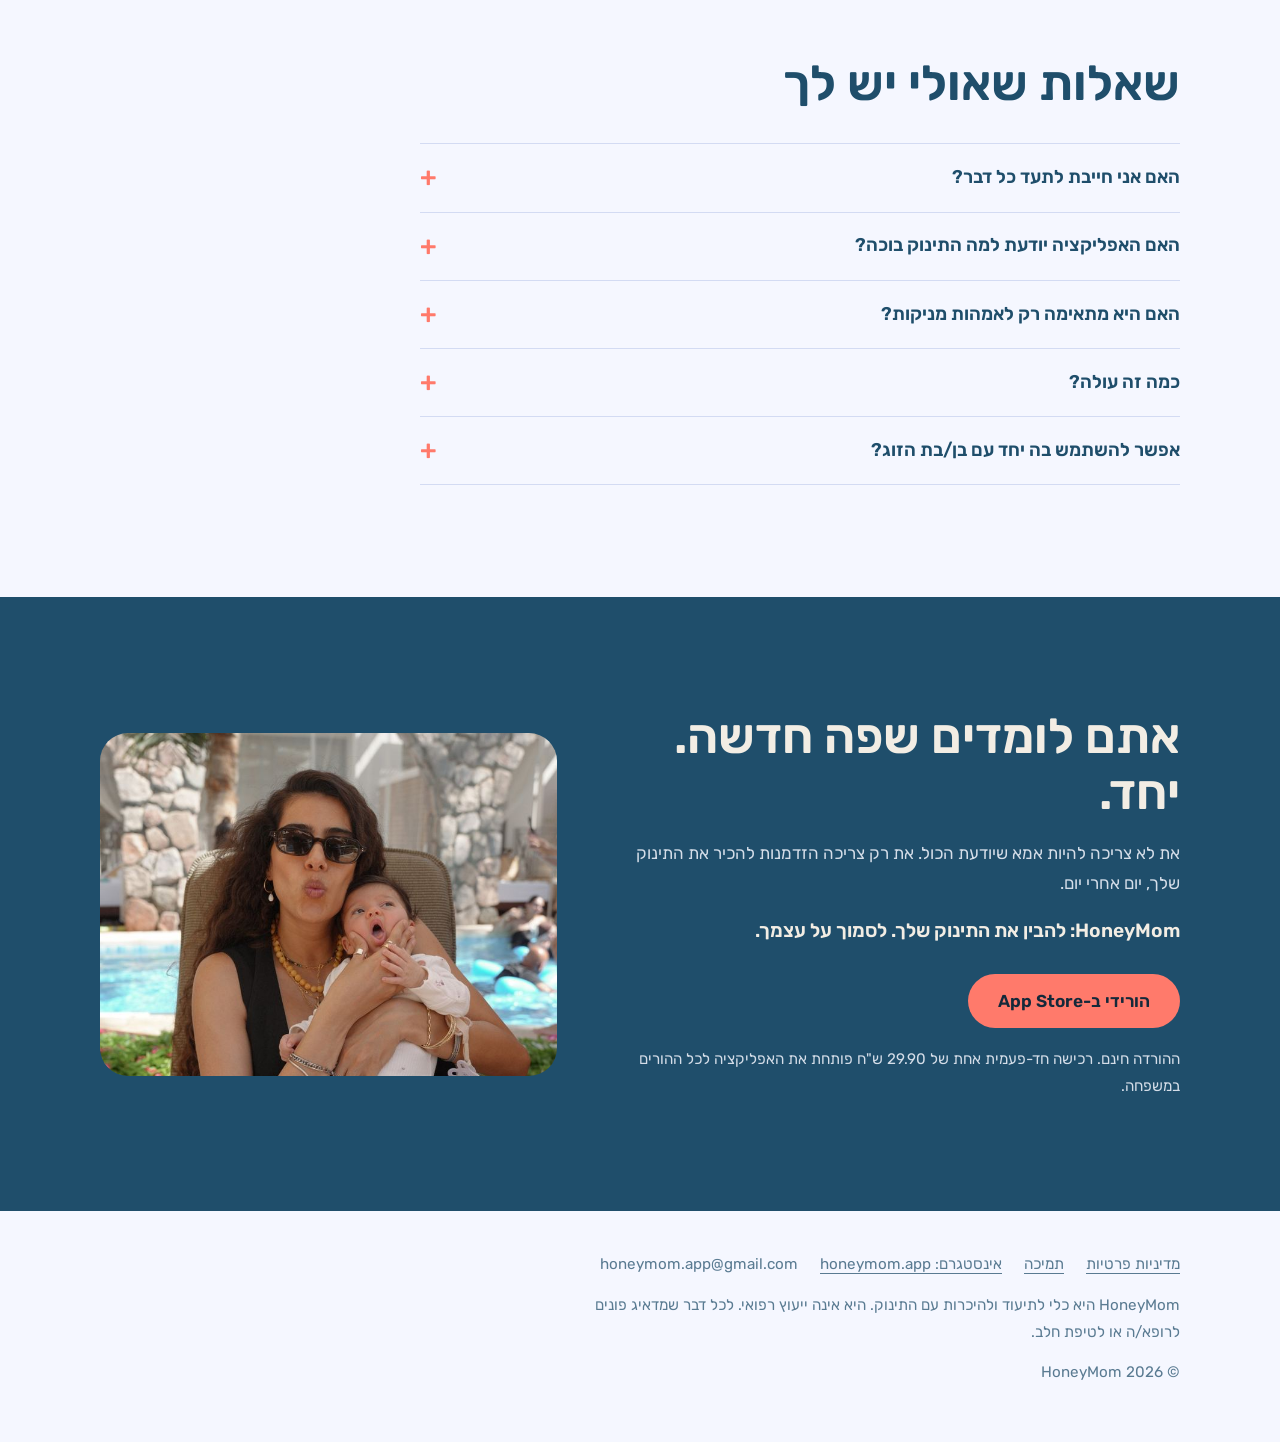
==== commit b568b987: "Landing page: App Store download instead of waitlist" ====
--- a/index.html
+++ b/index.html
@@ -190,7 +190,7 @@
 <header class="bar">
   <div class="wrap bar-in">
     <a class="brand" href="#top"><img src="[data-uri]" alt="" width="34" height="34"><span>HoneyMom</span></a>
-    <a class="btn btn-sm" href="https://ig.me/m/honeymom.app?ref=booklet" target="_blank" rel="noopener">רשימת המתנה</a>
+    <a class="btn btn-sm" href="https://apps.apple.com/il/app/id6812402081" target="_blank" rel="noopener">הורדה ב-App Store</a>
   </div>
 </header>
 
@@ -199,14 +199,14 @@
 <section class="hero sec">
   <div class="wrap hero-grid">
     <div class="hero-text stack">
-      <span class="chip"><span class="dot dot-care"></span>בקרוב ב-App Store</span>
+      <span class="chip"><span class="dot dot-care"></span>זמינה עכשיו ב-App Store</span>
       <h1>להבין את התינוק שלך.<br><span class="mark">לסמוך על עצמך.</span></h1>
       <p class="lead">את לא צריכה לדעת הכול מהרגע הראשון. את והתינוק שלך לומדים להכיר אחד את השנייה, בכל יום קצת יותר.</p>
       <p>HoneyMom עוזרת לך לתעד הנקות, שינה וחיתולים, לזהות דפוסים אישיים ולהבין טוב יותר את הסימנים שהתינוק שלך שולח.</p>
       <p class="hero-kicker">פחות לנחש. יותר להכיר.</p>
       <div class="hero-actions">
-        <a class="btn" href="#solution">הכירי את HoneyMom</a>
-        <a class="textlink" href="https://ig.me/m/honeymom.app?ref=booklet" target="_blank" rel="noopener">או הצטרפי לרשימת ההמתנה</a>
+        <a class="btn" href="https://apps.apple.com/il/app/id6812402081" target="_blank" rel="noopener">הורידי ב-App Store</a>
+        <a class="textlink" href="#solution">או הכירי את HoneyMom</a>
       </div>
     </div>
     <figure class="hero-photo">
@@ -354,9 +354,9 @@
       <p>את לא צריכה להיות אמא שיודעת הכול. את רק צריכה הזדמנות להכיר את התינוק שלך, יום אחרי יום.</p>
       <p class="slogan">HoneyMom: להבין את התינוק שלך. לסמוך על עצמך.</p>
       <div class="hero-actions">
-        <a class="btn" href="https://ig.me/m/honeymom.app?ref=booklet" target="_blank" rel="noopener">הצטרפי לרשימת ההמתנה</a>
-      </div>
-      <p class="fine">בקרוב ב-App Store. ההצטרפות היא לקבלת עדכון על ההשקה, בהודעה באינסטגרם.</p>
+        <a class="btn" href="https://apps.apple.com/il/app/id6812402081" target="_blank" rel="noopener">הורידי ב-App Store</a>
+      </div>
+      <p class="fine">ההורדה חינם. רכישה חד-פעמית אחת של 29.90 ש"ח פותחת את האפליקציה לכל ההורים במשפחה.</p>
     </div>
     <figure class="join-photo">
       <img src="[data-uri]" alt="נוי מחזיקה את דבש, שמפהקת, ושולחת נשיקה למצלמה" width="760" height="1140" loading="lazy">
